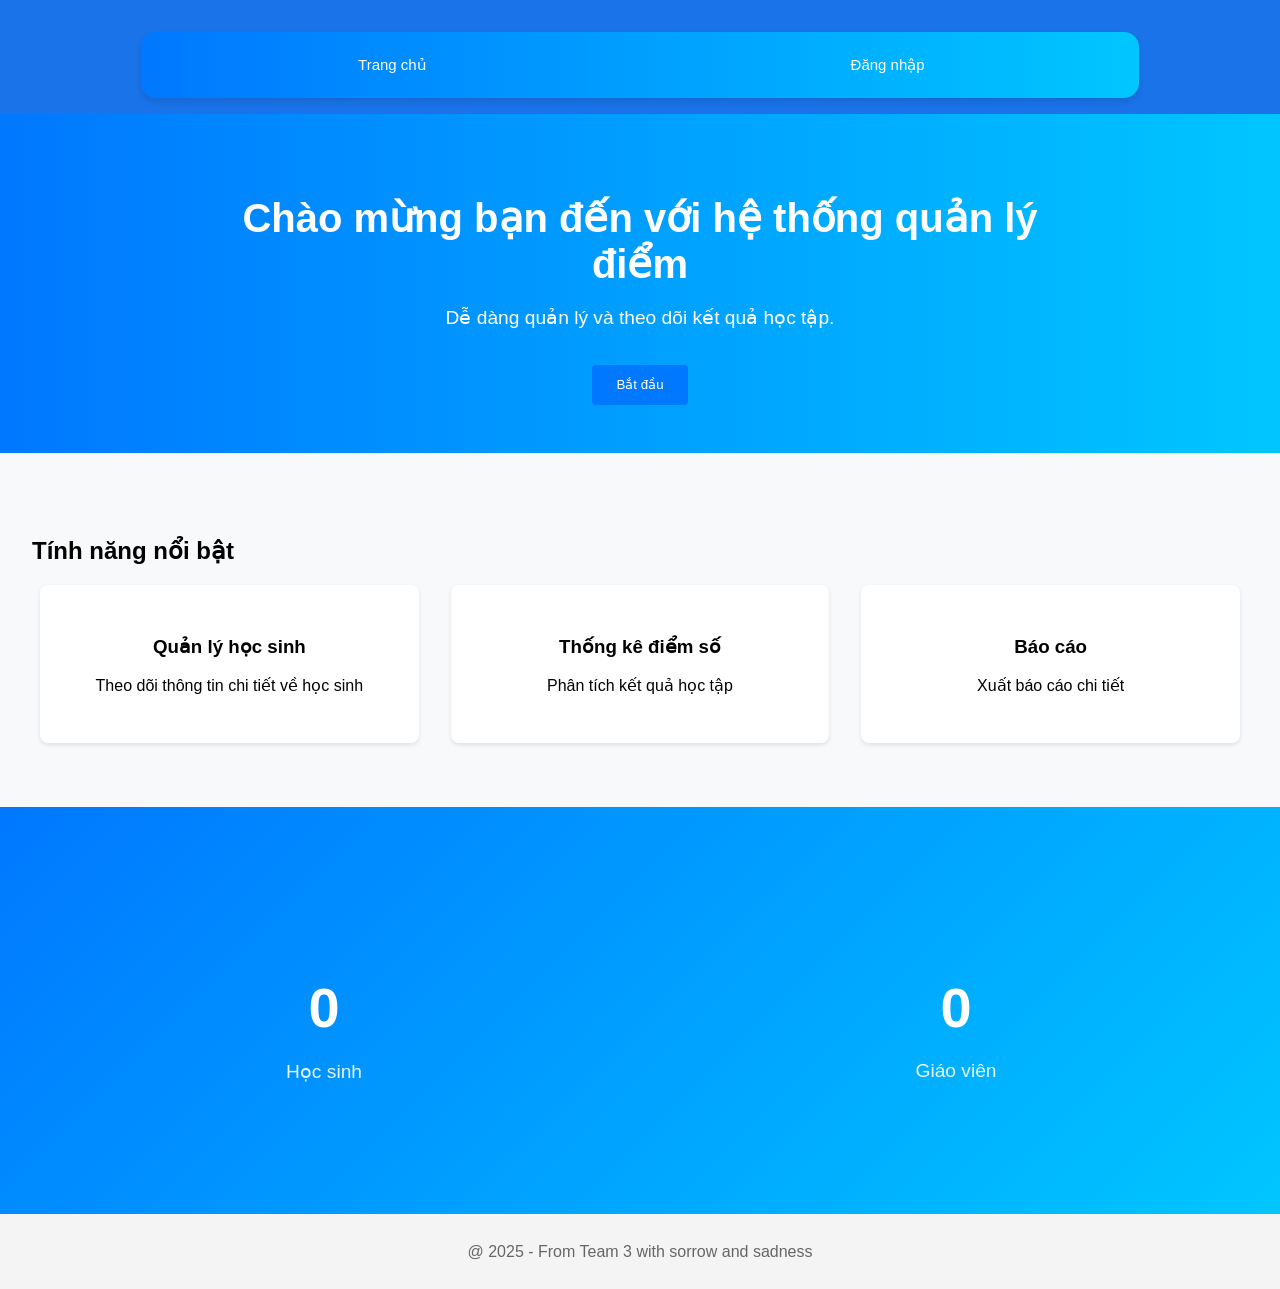
==== index.html @ d4d9b860 "Reorder folder" ====
<!DOCTYPE html>
<html lang="vi">
<head>
    <meta charset="UTF-8">
    <meta name="viewport" content="width=device-width, initial-scale=1.0">
    <title>Student Score Management</title>
    <link rel="stylesheet" href="css/index.css">
</head>
<body>
    <header class="header">
        <nav class="nav-menu">
            <ul>
                <li><a href="index.html">Trang chủ</a></li>
                <li><a href="login.html">Đăng nhập</a></li>
                
            </ul>
        </nav>
    </header>
    <div class="hero-banner">
        <div class="hero-content">
            <h2>Chào mừng bạn đến với hệ thống quản lý điểm</h2>
            <p>Dễ dàng quản lý và theo dõi kết quả học tập.</p>
            <button class="cta-button">Bắt đầu</button>
        </div>
    </div>

    <main>
        <section class="features">
            <h2>Tính năng nổi bật</h2>
            <div class="feature-grid">
                <div class="feature-item">
                    <i class="fas fa-graduation-cap"></i>
                    <h3>Quản lý học sinh</h3>
                    <p>Theo dõi thông tin chi tiết về học sinh</p>
                </div>
                <div class="feature-item">
                    <i class="fas fa-chart-line"></i>
                    <h3>Thống kê điểm số</h3>
                    <p>Phân tích kết quả học tập</p>
                </div>
                <div class="feature-item">
                    <i class="fas fa-file-alt"></i>
                    <h3>Báo cáo</h3>
                    <p>Xuất báo cáo chi tiết</p>
                </div>
            </div>
        </section>

        <section class="stats">
            <div class="stat-item" data-count="1">
                <h3 class="counter">0</h3>
                <p>Học sinh</p>
            </div>
            <div class="stat-item" data-count="1">
                <h3 class="counter">0</h3>
                <p>Giáo viên</p>
            </div>
            
        </section>
    </main>
    <footer class="footer">
        <p>@ 2025 - From Team 3 with sorrow and sadness</p>
    </footer>
    <script src="js/index.js"></script>
</body>
</html>
---- css/index.css ----
html, body {
    height: 100%;
    margin: 0;
    padding: 0;
}

body {
    margin: 0;
    font-family: Arial, sans-serif;
    display: flex;
    flex-direction: column;
}

.header {
    background-color: #1a73e8;
    color: #fff;
    padding: 1rem;
    text-align: center;
    display: flex;
    flex-direction: column;
    align-items: center;
}


.welcome {
    display: flex;
    flex-direction: column;
    align-items: center;
    justify-content: center;
    padding: 2rem;
}

.cta-button {
    padding: 0.8rem 1.5rem;
    background-color: #0078ff;
    color: #fff;
    border: none;
    cursor: pointer;
    margin-top: 1rem;
    border-radius: 4px;
}

.cta-button:hover {
    background-color: #005cbf;
}

main {
    flex: 1;
}

.footer {
    background-color: #f4f4f4;
    color: #666;
    text-align: center;
    padding: 0.8rem;
    position: relative;
    margin-top: auto;
}

.nav-menu {
    position: relative;
    width: 80%;
    margin-top: 1rem;
}

.nav-menu ul {
    background: linear-gradient(to right, #0078ff, #00c6ff);;
    backdrop-filter: blur(10px);
    border-radius: 15px;
    padding: 12px;
    margin: 0;
    display: flex;
    justify-content: space-around;
    gap: 1rem;
    box-shadow: 0 4px 6px rgba(0, 0, 0, 0.1);
}

.nav-menu li {
    opacity: 0;
    list-style: none;
    flex: 1;
}

.nav-menu li:nth-child(1) { animation: itop 300ms 100ms linear forwards; }
.nav-menu li:nth-child(2) { animation: itop 300ms 200ms linear forwards; }
.nav-menu li:nth-child(3) { animation: itop 300ms 300ms linear forwards; }
.nav-menu li:nth-child(4) { animation: itop 300ms 400ms linear forwards; }

.nav-menu a {
    color: white;
    text-decoration: none;
    font-size: 15px;
    font-weight: 500;
    padding: 12px 20px;
    display: flex;
    align-items: center;
    justify-content: center;
    border-radius: 12px;
    transition: all 0.3s ease;
    white-space: nowrap;
}

.nav-menu a:hover {
    color: #fff;
    background: #1557b0;
    transform: translateY(-2px);
    box-shadow: 0 4px 8px rgba(0, 0, 0, 0.2);
}

.hero-banner {
    background: linear-gradient(to right, #0078ff, #00c6ff);;
    color: #fff;
    padding: 3rem 0;
    text-align: center;
}

.hero-content {
    max-width: 800px;
    margin: 0 auto;
}

.hero-content h2 {
    font-size: 2.5rem;
    margin-bottom: 1rem;
}

.hero-content p {
    font-size: 1.2rem;
}

.features {
    padding: 4rem 2rem;
    background: #f8f9fa;
}

.feature-grid {
    display: grid;
    grid-template-columns: repeat(auto-fit, minmax(250px, 1fr));
    gap: 2rem;
    max-width: 1200px;
    margin: 0 auto;
}

.feature-item {
    text-align: center;
    padding: 2rem;
    background: white;
    border-radius: 8px;
    box-shadow: 0 2px 4px rgba(0,0,0,0.1);
    transition: transform 0.3s ease;
}

.feature-item:hover {
    transform: translateY(-5px);
}

.feature-item i {
    font-size: 2.5rem;
    color: #0078ff;
    margin-bottom: 1rem;
}

.stats {
    display: grid;
    grid-template-columns: repeat(auto-fit, minmax(200px, 1fr));
    gap: 3rem;
    padding: 5rem 2rem;
    background: linear-gradient(135deg, #0078ff, #00c6ff);
    color: white;
    text-align: center;
}

.stat-item {
    padding: 2rem;
    border-radius: 10px;
    transition: transform 0.3s ease;
    animation: fadeIn 1s ease-in;
}

.stat-item:hover {
    transform: translateY(-10px);
    background: rgba(255,255,255,0.1);
}

.stat-item h3 {
    font-size: 3.5rem;
    margin-bottom: 1rem;
    font-weight: 700;
}

.stat-item p {
    font-size: 1.2rem;
    opacity: 0.9;
}

@keyframes itop {
    0% {
        opacity: 0;
        transform: translateY(20px);
    }
    100% {
        opacity: 1;
        transform: translateY(0);
    }
}

@keyframes fadeIn {
    from { opacity: 0; transform: translateY(20px); }
    to { opacity: 1; transform: translateY(0); }
}

@media (max-width: 768px) {
    .feature-grid {
        grid-template-columns: 1fr;
    }
    
    .stats {
        gap: 2rem;
        padding: 3rem 1rem;
    }
    
    .stat-item h3 {
        font-size: 2.5rem;
    }
}

@media (max-width: 600px) {
    .header {
        font-size: 1.2rem;
    }
    .welcome {
        padding: 1rem;
        text-align: center;
    }
    .welcome h2 {
        font-size: 1.1rem;
    }
    .cta-button {
        width: 100%;
    }
    .nav-menu {
        width: 90%;
    }
    
    .nav-menu ul {
        flex-direction: column;
        padding: 10px;
        gap: 8px;
    }
    
    .nav-menu a {
        padding: 10px;
        width: 100%;
    }
}
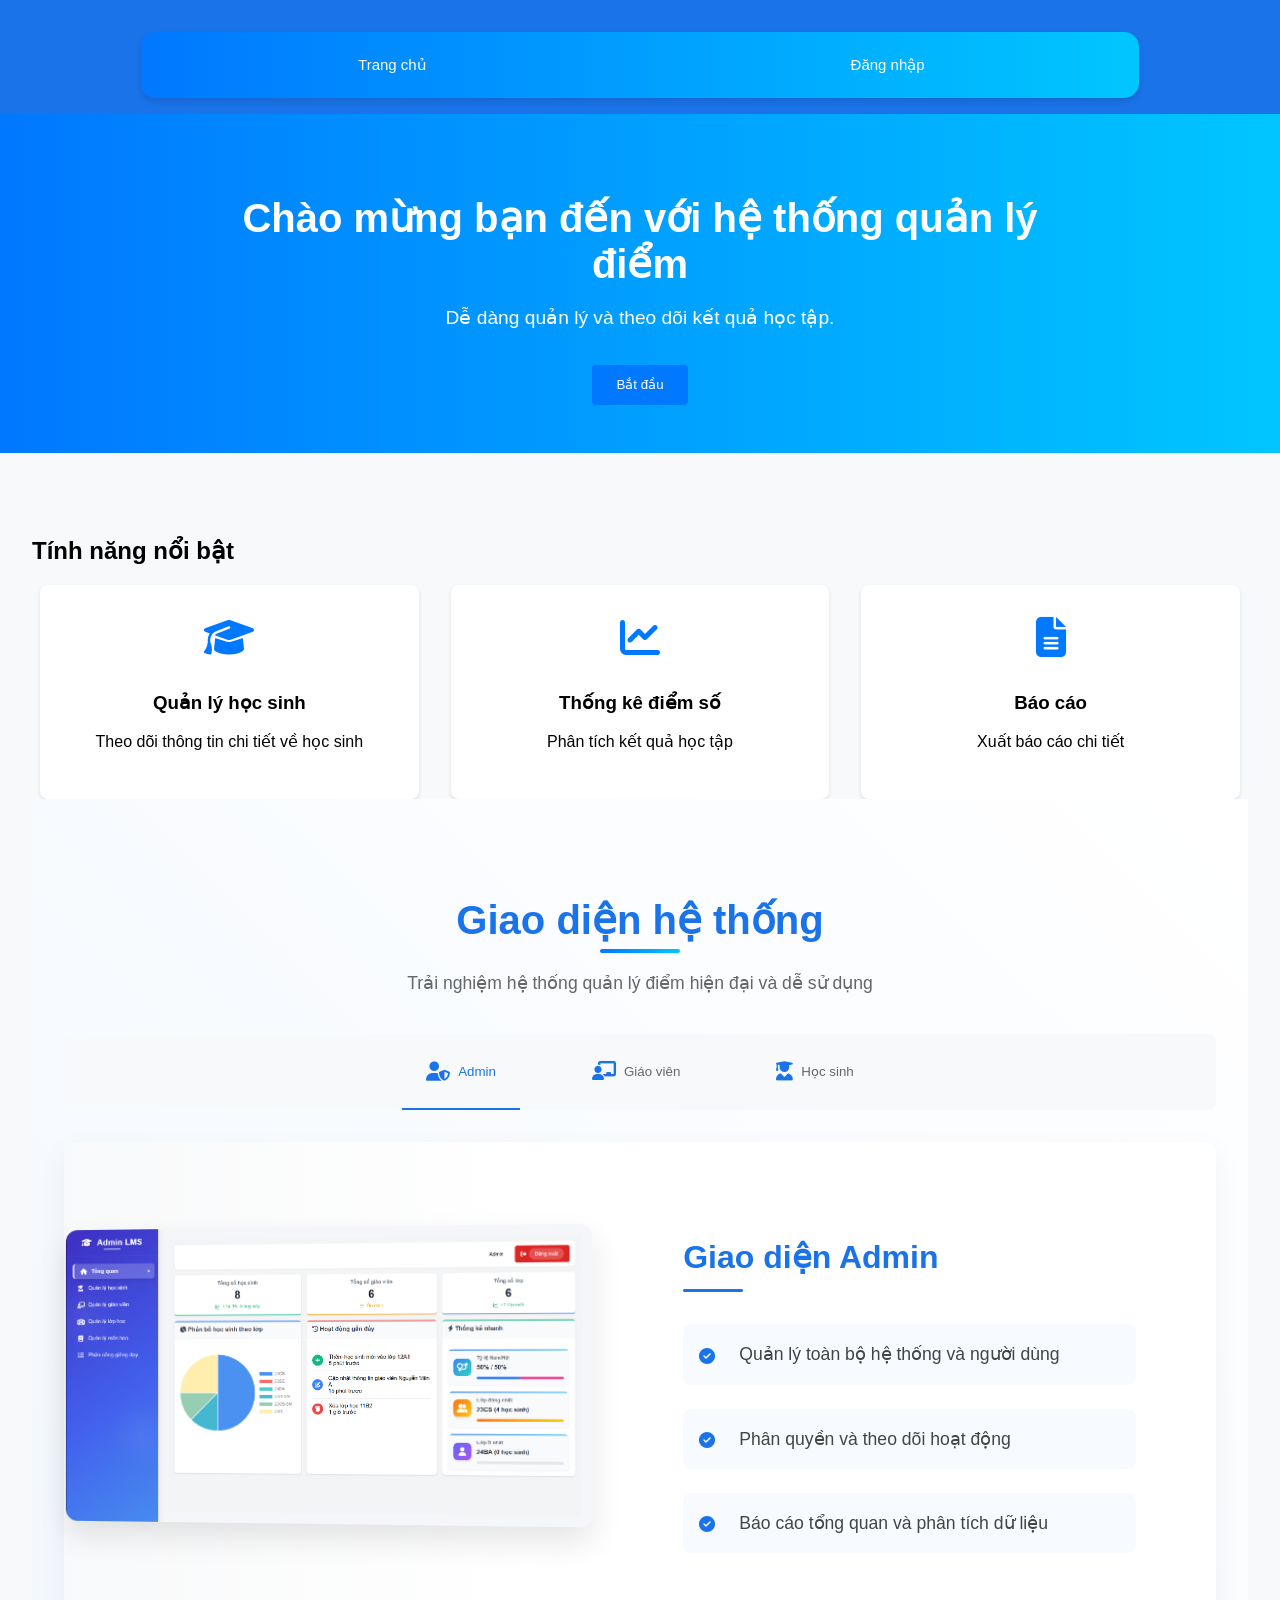
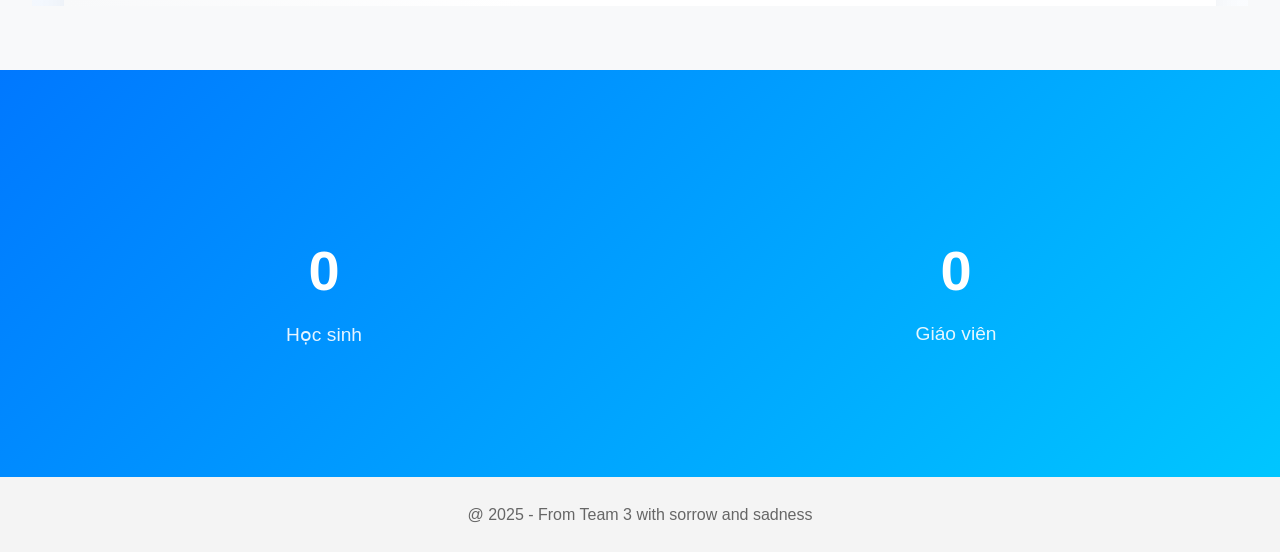
==== commit 4e4261be: "Something in index + rename" ====
--- a/index.html
+++ b/index.html
@@ -1,66 +1,129 @@
-<!DOCTYPE html>
-<html lang="vi">
-<head>
-    <meta charset="UTF-8">
-    <meta name="viewport" content="width=device-width, initial-scale=1.0">
-    <title>Student Score Management</title>
-    <link rel="stylesheet" href="css/index.css">
-</head>
-<body>
-    <header class="header">
-        <nav class="nav-menu">
-            <ul>
-                <li><a href="index.html">Trang chủ</a></li>
-                <li><a href="login.html">Đăng nhập</a></li>
-                
-            </ul>
-        </nav>
-    </header>
-    <div class="hero-banner">
-        <div class="hero-content">
-            <h2>Chào mừng bạn đến với hệ thống quản lý điểm</h2>
-            <p>Dễ dàng quản lý và theo dõi kết quả học tập.</p>
-            <button class="cta-button">Bắt đầu</button>
-        </div>
-    </div>
-
-    <main>
-        <section class="features">
-            <h2>Tính năng nổi bật</h2>
-            <div class="feature-grid">
-                <div class="feature-item">
-                    <i class="fas fa-graduation-cap"></i>
-                    <h3>Quản lý học sinh</h3>
-                    <p>Theo dõi thông tin chi tiết về học sinh</p>
-                </div>
-                <div class="feature-item">
-                    <i class="fas fa-chart-line"></i>
-                    <h3>Thống kê điểm số</h3>
-                    <p>Phân tích kết quả học tập</p>
-                </div>
-                <div class="feature-item">
-                    <i class="fas fa-file-alt"></i>
-                    <h3>Báo cáo</h3>
-                    <p>Xuất báo cáo chi tiết</p>
-                </div>
-            </div>
-        </section>
-
-        <section class="stats">
-            <div class="stat-item" data-count="1">
-                <h3 class="counter">0</h3>
-                <p>Học sinh</p>
-            </div>
-            <div class="stat-item" data-count="1">
-                <h3 class="counter">0</h3>
-                <p>Giáo viên</p>
-            </div>
-            
-        </section>
-    </main>
-    <footer class="footer">
-        <p>@ 2025 - From Team 3 with sorrow and sadness</p>
-    </footer>
-    <script src="js/index.js"></script>
-</body>
+<!DOCTYPE html>
+<html lang="vi">
+<head>
+    <meta charset="UTF-8">
+    <meta name="viewport" content="width=device-width, initial-scale=1.0">
+    <title>Student Score Management</title>
+    <link rel="stylesheet" href="css/index.css">
+    <link rel="stylesheet" href="https://cdnjs.cloudflare.com/ajax/libs/font-awesome/6.4.0/css/all.min.css">
+</head>
+<body>
+    <header class="header">
+        <nav class="nav-menu">
+            <ul>
+                <li><a href="index.html">Trang chủ</a></li>
+                <li><a href="login.html">Đăng nhập</a></li>
+                
+            </ul>
+        </nav>
+    </header>
+    <div class="hero-banner">
+        <div class="hero-content">
+            <h2>Chào mừng bạn đến với hệ thống quản lý điểm</h2>
+            <p>Dễ dàng quản lý và theo dõi kết quả học tập.</p>
+            <button class="cta-button">Bắt đầu</button>
+        </div>
+    </div>
+
+    <main>
+        <section class="features">
+            <h2>Tính năng nổi bật</h2>
+            <div class="feature-grid">
+                <div class="feature-item">
+                    <i class="fas fa-graduation-cap"></i>
+                    <h3>Quản lý học sinh</h3>
+                    <p>Theo dõi thông tin chi tiết về học sinh</p>
+                </div>
+                <div class="feature-item">
+                    <i class="fas fa-chart-line"></i>
+                    <h3>Thống kê điểm số</h3>
+                    <p>Phân tích kết quả học tập</p>
+                </div>
+                <div class="feature-item">
+                    <i class="fas fa-file-alt"></i>
+                    <h3>Báo cáo</h3>
+                    <p>Xuất báo cáo chi tiết</p>
+                </div>
+            </div>
+            
+            <div class="interface-previews">
+                <h2>Giao diện hệ thống</h2>
+                <p class="section-subtitle">Trải nghiệm hệ thống quản lý điểm hiện đại và dễ sử dụng</p>
+                
+                <div class="tab-navigation">
+                    <button class="tab-button active" data-tab="admin">
+                        <i class="fas fa-user-shield"></i> Admin
+                    </button>
+                    <button class="tab-button" data-tab="teacher">
+                        <i class="fas fa-chalkboard-teacher"></i> Giáo viên
+                    </button>
+                    <button class="tab-button" data-tab="student">
+                        <i class="fas fa-user-graduate"></i> Học sinh
+                    </button>
+                </div>
+
+                <div class="tab-content">
+                    <div class="tab-pane active" id="admin">
+                        <div class="preview-content">
+                            <div class="preview-image">
+                                <img src="img/admin-preview.png" alt="Giao diện Admin">
+                            </div>
+                            <div class="preview-features">
+                                <h3>Giao diện Admin</h3>
+                                <p><i class="fas fa-check-circle"></i> Quản lý toàn bộ hệ thống và người dùng</p>
+                                <p><i class="fas fa-check-circle"></i> Phân quyền và theo dõi hoạt động</p>
+                                <p><i class="fas fa-check-circle"></i> Báo cáo tổng quan và phân tích dữ liệu</p>
+                            </div>
+                        </div>
+                    </div>
+
+                    <div class="tab-pane" id="teacher">
+                        <div class="preview-content">
+                            <div class="preview-image">
+                                <img src="img/teacher-preview.png" alt="Giao diện Giáo viên">
+                            </div>
+                            <div class="preview-features">
+                                <h3>Giao diện Giáo viên</h3>
+                                <p><i class="fas fa-check-circle"></i> Nhập điểm và đánh giá học sinh</p>
+                                <p><i class="fas fa-check-circle"></i> Quản lý lớp học và danh sách học sinh</p>
+                                <p><i class="fas fa-check-circle"></i> Theo dõi tiến độ và thành tích học tập</p>
+                            </div>
+                        </div>
+                    </div>
+
+                    <div class="tab-pane" id="student">
+                        <div class="preview-content">
+                            <div class="preview-image">
+                                <img src="img/student-preview.png" alt="Giao diện Học sinh">
+                            </div>
+                            <div class="preview-features">
+                                <h3>Giao diện Học sinh</h3>
+                                <p><i class="fas fa-check-circle"></i> Xem điểm số và kết quả học tập</p>
+                                <p><i class="fas fa-check-circle"></i> Theo dõi lịch học và thời khóa biểu</p>
+                                <p><i class="fas fa-check-circle"></i> Nhận thông báo và phản hồi từ giáo viên</p>
+                            </div>
+                        </div>
+                    </div>
+                </div>
+            </div>
+        </section>
+
+
+        <section class="stats">
+            <div class="stat-item" data-count="1">
+                <h3 class="counter">0</h3>
+                <p>Học sinh</p>
+            </div>
+            <div class="stat-item" data-count="1">
+                <h3 class="counter">0</h3>
+                <p>Giáo viên</p>
+            </div>
+            
+        </section>
+    </main>
+    <footer class="footer">
+        <p>@ 2025 - From Team 3 with sorrow and sadness</p>
+    </footer>
+    <script src="js/index.js"></script>
+</body>
 </html>
--- a/css/index.css
+++ b/css/index.css
@@ -193,6 +193,276 @@
     opacity: 0.9;
 }
 
+.interface-previews {
+    padding: 4rem 2rem;
+    background: #fff;
+    text-align: center;
+    position: relative;
+    overflow: hidden;
+}
+
+.interface-previews::before {
+    content: '';
+    position: absolute;
+    top: 0;
+    left: 0;
+    width: 100%;
+    height: 100%;
+    background: linear-gradient(45deg, rgba(26, 115, 232, 0.05), transparent);
+    z-index: 0;
+}
+
+.interface-previews h2 {
+    margin-bottom: 2.5rem;
+    font-size: 2.5rem;
+    color: #1a73e8;
+    font-weight: 600;
+    position: relative;
+    display: inline-block;
+}
+
+.interface-previews h2::after {
+    content: '';
+    position: absolute;
+    bottom: -10px;
+    left: 50%;
+    transform: translateX(-50%);
+    width: 80px;
+    height: 4px;
+    background: linear-gradient(to right, #0078ff, #00c6ff);
+    border-radius: 2px;
+}
+
+.preview-container {
+    display: flex;
+    flex-wrap: wrap;
+    justify-content: center;
+    gap: 2.5rem;
+    max-width: 1200px;
+    margin: 0 auto;
+    perspective: 1000px;
+}
+
+.preview-item {
+    background: #ffffff;
+    border-radius: 12px;
+    padding: 2rem;
+    box-shadow: 0 10px 30px rgba(0, 0, 0, 0.08);
+    transition: all 0.4s cubic-bezier(0.175, 0.885, 0.32, 1.275);
+    flex: 1 1 calc(33.333% - 2.5rem);
+    max-width: calc(33.333% - 2.5rem);
+    text-align: left;
+    position: relative;
+    overflow: hidden;
+    border: 1px solid rgba(0, 0, 0, 0.05);
+}
+
+.preview-image {
+    margin-bottom: 1rem;
+    overflow: hidden;
+    border-radius: 8px;
+    box-shadow: 0 2px 4px rgba(0, 0, 0, 0.1);
+    position: relative;
+}
+
+.preview-image img {
+    width: 150%;
+    height: auto;
+    transition: transform 0.5s ease;
+    display: block;
+}
+
+.preview-overlay {
+    position: absolute;
+    top: 0;
+    left: 0;
+    width: 100%;
+    height: 100%;
+    background: rgba(26, 115, 232, 0.8);
+    display: flex;
+    align-items: center;
+    justify-content: center;
+    opacity: 0;
+    transition: opacity 0.3s ease;
+}
+
+.preview-image:hover .preview-overlay {
+    opacity: 1;
+}
+
+.preview-image:hover img {
+    transform: scale(1.08);
+}
+
+.preview-view {
+    color: white;
+    background: rgba(0, 0, 0, 0.3);
+    padding: 8px 16px;
+    border-radius: 20px;
+    font-weight: 500;
+    border: 2px solid white;
+}
+
+.preview-badge {
+    position: absolute;
+    top: -10px;
+    right: 20px;
+    background: linear-gradient(to right, #0078ff, #00c6ff);
+    color: white;
+    padding: 5px 15px;
+    border-radius: 20px;
+    font-size: 0.8rem;
+    font-weight: 600;
+    box-shadow: 0 3px 10px rgba(0, 0, 0, 0.1);
+    z-index: 1;
+}
+
+.preview-features {
+    margin-top: 1rem;
+}
+
+.preview-features p {
+    color: #444;
+    font-size: 0.95rem;
+    margin: 8px 0;
+    line-height: 1.6;
+    display: flex;
+    align-items: flex-start;
+}
+
+.preview-features p i {
+    color: #1a73e8;
+    margin-right: 8px;
+    font-size: 1rem;
+    margin-top: 3px;
+}
+
+.preview-item h3 {
+    color: #1a73e8;
+    margin-bottom: 1.2rem;
+    font-size: 1.3rem;
+    font-weight: 600;
+    display: flex;
+    align-items: center;
+}
+
+.preview-item h3 i {
+    margin-right: 10px;
+    font-size: 1.2rem;
+}
+
+.section-subtitle {
+    color: #666;
+    font-size: 1.1rem;
+    margin-top: -10px;
+    margin-bottom: 40px;
+}
+
+.preview-cta {
+    margin-top: 3rem;
+    display: flex;
+    flex-direction: column;
+    align-items: center;
+    gap: 1rem;
+}
+
+.learn-more {
+    color: #1a73e8;
+    text-decoration: none;
+    font-weight: 500;
+    transition: all 0.3s ease;
+    display: flex;
+    align-items: center;
+    gap: 5px;
+}
+
+.learn-more:hover {
+    color: #0056b3;
+    transform: translateX(5px);
+}
+
+.preview-image img {
+    width: 150%;
+    height: auto;
+    transition: transform 0.3s ease;
+    display: block;
+}
+
+.preview-image:hover img {
+    transform: scale(1.05);
+}
+
+.preview-item p {
+    color: #555;
+    font-size: 1rem;
+    line-height: 1.6;
+}
+
+@media (max-width: 1024px) {
+    .preview-item {
+        flex: 1 1 calc(50% - 2rem);
+        max-width: calc(50% - 2rem);
+    }
+}
+
+@media (max-width: 768px) {
+    .feature-grid {
+        grid-template-columns: 1fr;
+    }
+    
+    .stats {
+        gap: 2rem;
+        padding: 3rem 1rem;
+    }
+    
+    .stat-item h3 {
+        font-size: 2.5rem;
+    }
+
+    .preview-container {
+        grid-template-columns: 1fr;
+    }
+    
+    .interface-previews {
+        padding: 2rem 1rem;
+    }
+
+    .preview-item {
+        flex: 1 1 100%;
+        max-width: 100%;
+    }
+}
+
+@media (max-width: 600px) {
+    .header {
+        font-size: 1.2rem;
+    }
+    .welcome {
+        padding: 1rem;
+        text-align: center;
+    }
+    .welcome h2 {
+        font-size: 1.1rem;
+    }
+    .cta-button {
+        width: 100%;
+    }
+    .nav-menu {
+        width: 90%;
+    }
+    
+    .nav-menu ul {
+        flex-direction: column;
+        padding: 10px;
+        gap: 8px;
+    }
+    
+    .nav-menu a {
+        padding: 10px;
+        width: 100%;
+    }
+}
+
 @keyframes itop {
     0% {
         opacity: 0;
@@ -209,47 +479,250 @@
     to { opacity: 1; transform: translateY(0); }
 }
 
+.tab-navigation {
+    display: flex;
+    justify-content: center;
+    gap: 3rem;
+    margin-bottom: 2rem;
+    background: #f8f9fa;
+    padding: 1rem;
+    border-radius: 8px;
+    position: relative;
+    z-index: 1;
+}
+
+.tab-button {
+    padding: 0.8rem 1.5rem;
+    background: transparent;
+    border: none;
+    color: #666;
+    cursor: pointer;
+    font-weight: 500;
+    transition: all 0.3s ease;
+    display: flex;
+    align-items: center;
+    gap: 0.5rem;
+    position: relative;
+}
+
+.tab-button i {
+    font-size: 1.2rem;
+    color: #1a73e8;
+}
+
+.tab-button:hover {
+    color: #1a73e8;
+    transform: translateY(-2px);
+}
+
+.tab-button.active {
+    color: #1a73e8;
+}
+
+.tab-button.active::after {
+    content: '';
+    position: absolute;
+    bottom: -1rem;
+    left: 0;
+    width: 100%;
+    height: 2px;
+    background: #1a73e8;
+}
+
+.tab-content {
+    position: relative;
+    min-height: 400px;
+    margin-top: 2rem;
+    padding: 0;
+    z-index: 1;
+}
+
+.tab-pane {
+    position: absolute;
+    top: 0;
+    left: 0;
+    width: 100%;
+    opacity: 0;
+    transform: translateX(20px);
+    transition: all 0.3s ease;
+    visibility: hidden;
+}
+
+.tab-pane.active {
+    opacity: 1;
+    transform: translateX(0);
+    visibility: visible;
+}
+
+.preview-content {
+    display: flex;
+    gap: 6rem;
+    align-items: center;
+    background: #fff;
+    border-radius: 12px;
+    padding: 3rem;
+    box-shadow: 0 10px 30px rgba(0, 0, 0, 0.05);
+    position: relative;
+    overflow: visible;
+}
+
+.preview-content::before {
+    content: '';
+    position: absolute;
+    top: 0;
+    left: 0;
+    width: 40%;
+    height: 100%;
+    background: linear-gradient(to right, #f8f9fa, transparent);
+    z-index: 0;
+}
+
+.preview-image {
+    flex: 0 0 50%;
+    margin-left: -5%;
+    border-radius: 12px;
+    overflow: hidden;
+    box-shadow: 0 15px 30px rgba(0, 0, 0, 0.1);
+    transform: perspective(1000px) rotateY(-5deg);
+    transition: all 0.5s ease;
+    position: relative;
+    z-index: 1;
+}
+
+.preview-image:hover {
+    transform: perspective(1000px) rotateY(0deg) translateY(-10px);
+}
+
+.preview-image img {
+    width: 100%;
+    height: auto;
+    display: block;
+    object-fit: contain;
+}
+
+.preview-features {
+    flex: 1;
+    text-align: left;
+    padding-right: 2rem;
+    position: relative;
+    z-index: 1;
+}
+
+.preview-features h3 {
+    color: #1a73e8;
+    font-size: 2rem;
+    margin-bottom: 2rem;
+    font-weight: 600;
+    position: relative;
+    padding-bottom: 1rem;
+}
+
+.preview-features h3::after {
+    content: '';
+    position: absolute;
+    bottom: 0;
+    left: 0;
+    width: 60px;
+    height: 3px;
+    background: #1a73e8;
+    border-radius: 2px;
+}
+
+.preview-features p {
+    display: flex;
+    align-items: center;
+    gap: 1rem;
+    margin-bottom: 1.5rem;
+    color: #444;
+    font-size: 1.1rem;
+    line-height: 1.6;
+    padding: 1rem;
+    background: rgba(26, 115, 232, 0.03);
+    border-radius: 8px;
+    transition: all 0.3s ease;
+}
+
+.preview-features p:hover {
+    background: rgba(26, 115, 232, 0.08);
+    transform: translateX(5px);
+}
+
+.preview-features i {
+    color: #1a73e8;
+    font-size: 1.2rem;
+    flex-shrink: 0;
+}
+
+@media (max-width: 1200px) {
+    .preview-content {
+        gap: 4rem;
+        padding: 2rem;
+    }
+    
+    .preview-image {
+        flex: 0 0 45%;
+    }
+}
+
 @media (max-width: 768px) {
-    .feature-grid {
-        grid-template-columns: 1fr;
-    }
-    
-    .stats {
-        gap: 2rem;
-        padding: 3rem 1rem;
-    }
-    
-    .stat-item h3 {
-        font-size: 2.5rem;
-    }
-}
-
-@media (max-width: 600px) {
-    .header {
-        font-size: 1.2rem;
-    }
-    .welcome {
-        padding: 1rem;
-        text-align: center;
-    }
-    .welcome h2 {
-        font-size: 1.1rem;
-    }
-    .cta-button {
+    .tab-navigation {
+        gap: 1rem;
+        padding: 0.8rem;
+        overflow-x: auto;
+        justify-content: flex-start;
+    }
+    
+    .tab-button {
+        padding: 0.6rem 1rem;
+        white-space: nowrap;
+    }
+    
+    .preview-content {
+        flex-direction: column;
+        gap: 3rem;
+        padding: 2rem;
+    }
+    
+    .preview-image {
+        width: 90%;
+        margin: 0 auto;
+        transform: none;
+    }
+    
+    .preview-image img {
         width: 100%;
     }
-    .nav-menu {
-        width: 90%;
-    }
-    
-    .nav-menu ul {
-        flex-direction: column;
-        padding: 10px;
-        gap: 8px;
-    }
-    
-    .nav-menu a {
-        padding: 10px;
-        width: 100%;
+    
+    .preview-image:hover {
+        transform: translateY(-10px);
+    }
+    
+    .preview-features {
+        padding-right: 0;
+    }
+    
+    .preview-features h3 {
+        font-size: 1.5rem;
+        margin-bottom: 1.5rem;
+    }
+}
+
+@media (max-width: 480px) {
+    .interface-previews {
+        padding: 2rem 1rem;
+    }
+    
+    .tab-button {
+        padding: 0.5rem 0.8rem;
+        font-size: 0.9rem;
+    }
+    
+    .preview-content {
+        padding: 1.5rem;
+    }
+    
+    .preview-features p {
+        font-size: 0.9rem;
+        padding: 0.8rem;
     }
 }
